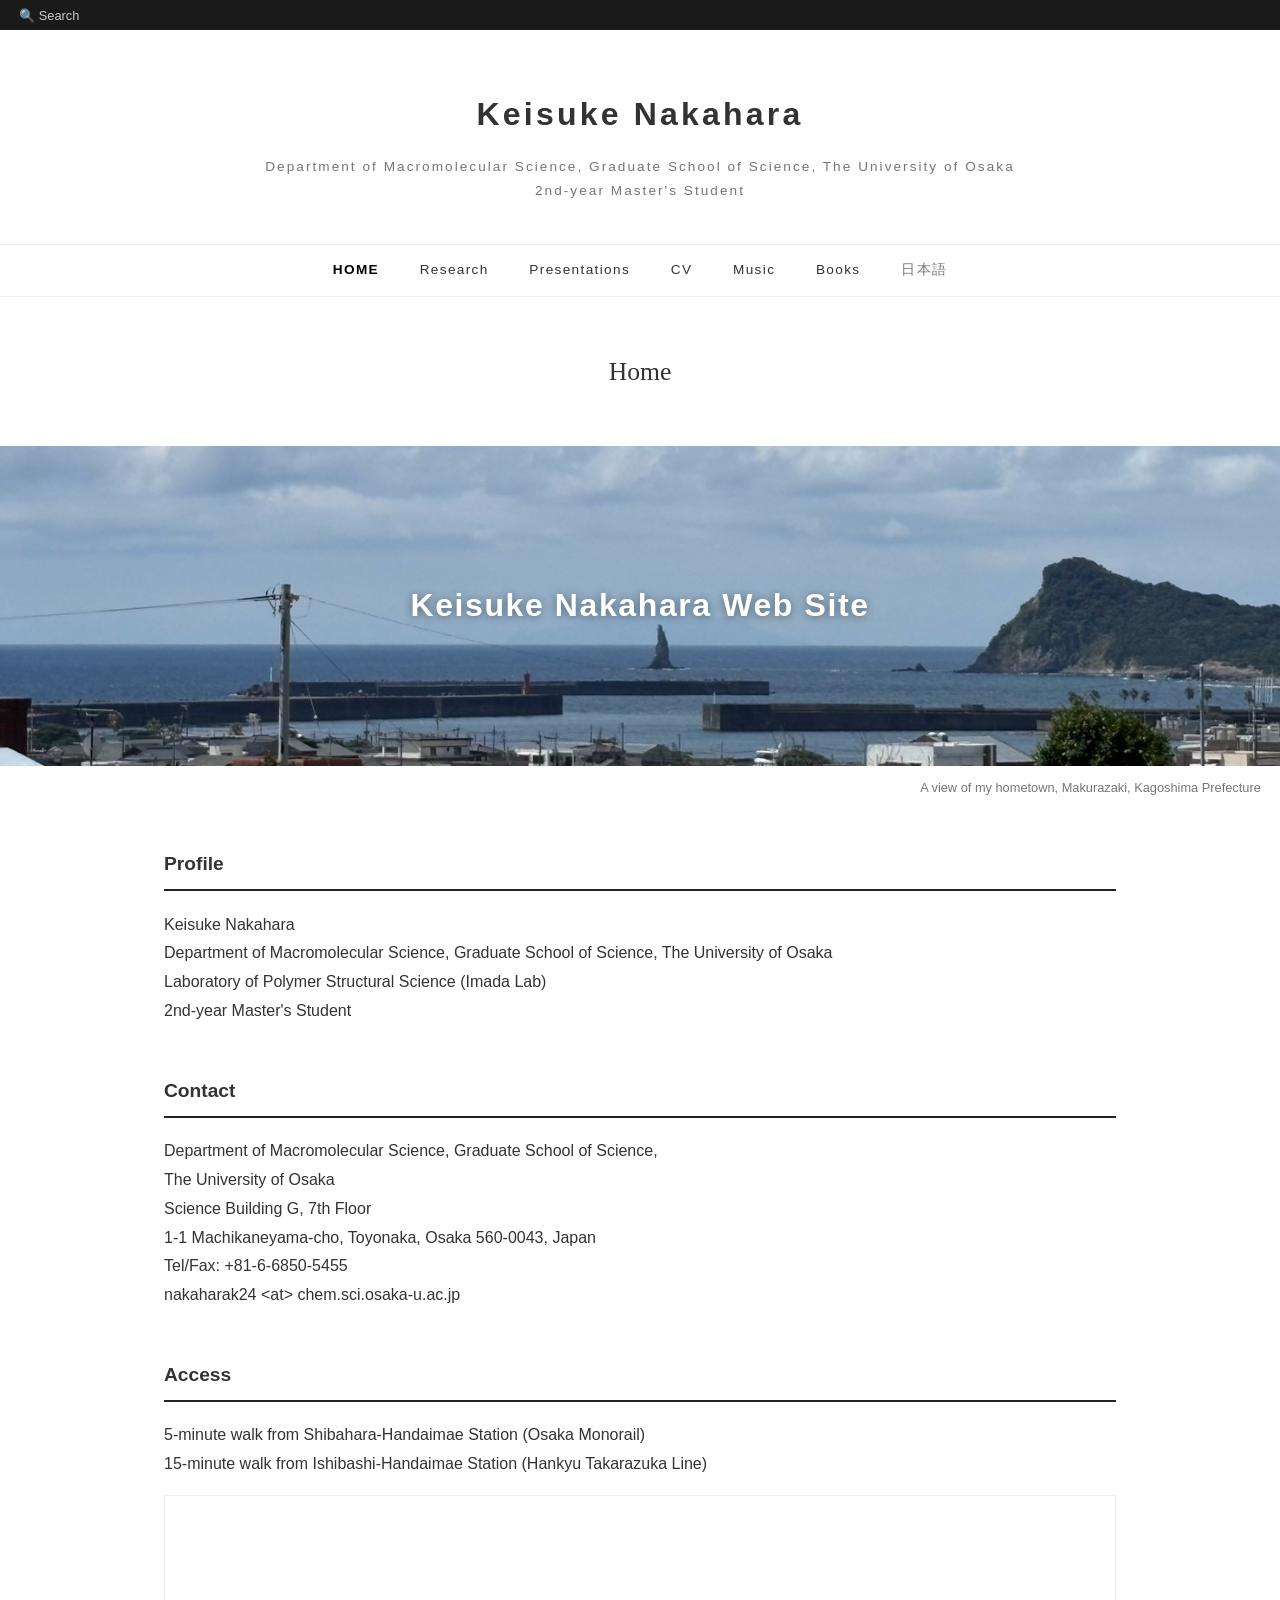
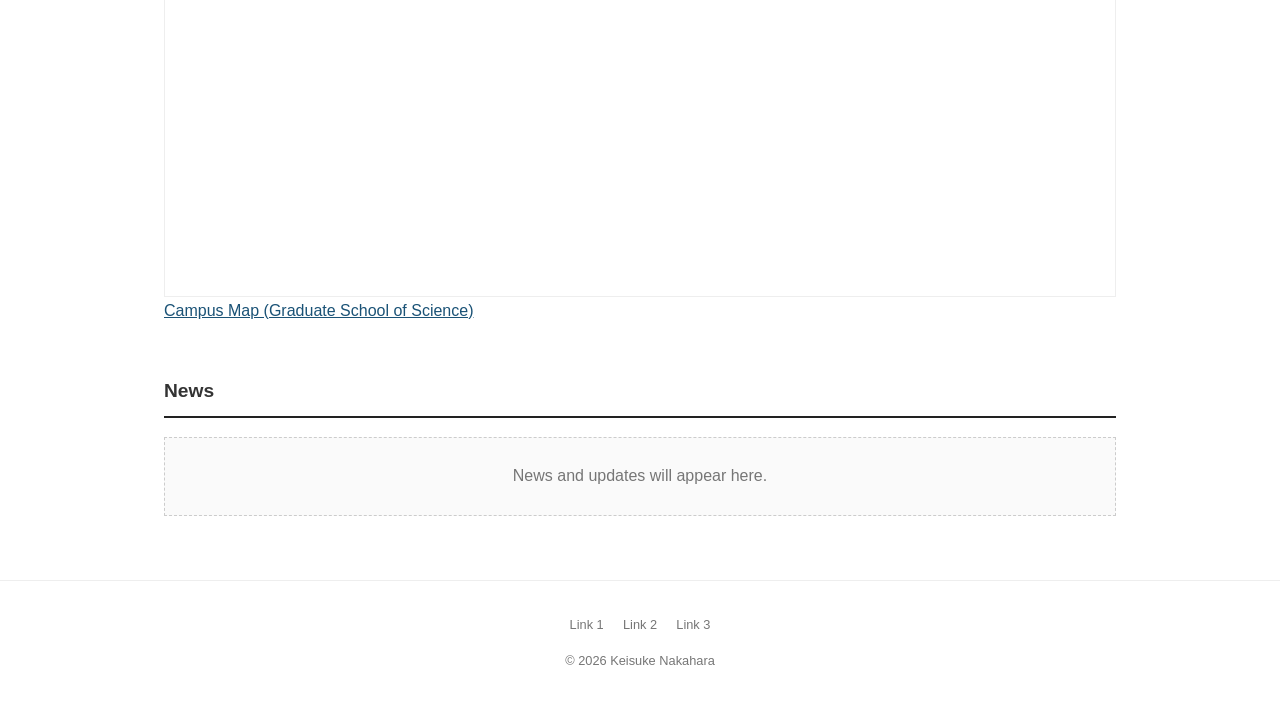
==== en/index.html @ 22c32f05 "個人ホームページ初版 Co-Authored-By: Claude Fable 5 <noreply@anthropic.com>" ====
<!DOCTYPE html>
<html lang="en">
<head>
  <meta charset="UTF-8">
  <meta name="viewport" content="width=device-width, initial-scale=1.0">
  <title>Home – Keisuke Nakahara</title>
  <link rel="stylesheet" href="../style.css">
  <script src="../search.js" defer></script>
</head>
<body>

  <div class="topbar">🔍 Search</div>

  <header class="site-header">
    <h1 class="site-title"><a href="index.html">Keisuke Nakahara</a></h1>
    <p class="site-subtitle">Department of Macromolecular Science, Graduate School of Science, The University of Osaka<br>2nd-year Master's Student</p>
  </header>

  <nav class="global-nav">
    <ul>
      <li class="current"><a href="index.html">HOME</a></li>
      <li><a href="research.html">Research</a></li>
      <li><a href="presentations.html">Presentations</a></li>
      <li><a href="cv.html">CV</a></li>
      <li><a href="music.html">Music</a></li>
      <li><a href="books.html">Books</a></li>
      <li class="lang-switch"><a href="../index.html">日本語</a></li>
    </ul>
  </nav>

  <h2 class="page-title">Home</h2>

  <div class="hero">
    <p class="hero-text">Keisuke Nakahara Web Site</p>
  </div>
  <p class="hero-caption">A view of my hometown, Makurazaki, Kagoshima Prefecture</p>

  <main class="content">
    <section>
      <h2>Profile</h2>
      <p>Keisuke Nakahara</p>
      <p>Department of Macromolecular Science, Graduate School of Science, The University of Osaka<br>
      Laboratory of Polymer Structural Science (Imada Lab)<br>
      2nd-year Master's Student</p>
    </section>

    <section>
      <h2>Contact</h2>
      <p>Department of Macromolecular Science, Graduate School of Science,<br>
      The University of Osaka<br>
      Science Building G, 7th Floor<br>
      1-1 Machikaneyama-cho, Toyonaka, Osaka 560-0043, Japan<br>
      Tel/Fax: +81-6-6850-5455</p>
      <p>nakaharak24 &lt;at&gt; chem.sci.osaka-u.ac.jp</p>
    </section>

    <section>
      <h2>Access</h2>
      <p>5-minute walk from Shibahara-Handaimae Station (Osaka Monorail)<br>
      15-minute walk from Ishibashi-Handaimae Station (Hankyu Takarazuka Line)</p>
      <div class="map-embed">
        <iframe
          src="https://www.google.com/maps?q=%E5%A4%A7%E9%98%AA%E5%A4%A7%E5%AD%A6%E5%A4%A7%E5%AD%A6%E9%99%A2%E7%90%86%E5%AD%A6%E7%A0%94%E7%A9%B6%E7%A7%91&output=embed&z=16&hl=en"
          width="100%" height="400" style="border:0" loading="lazy"
          referrerpolicy="no-referrer-when-downgrade"
          title="Map of the Graduate School of Science, The University of Osaka"></iframe>
      </div>
      <p><a href="http://www.sci.osaka-u.ac.jp/en/access/campusmap/" target="_blank" rel="noopener" class="text-link">Campus Map (Graduate School of Science)</a></p>
    </section>

    <section>
      <h2>News</h2>
      <div class="placeholder">News and updates will appear here.</div>
    </section>
  </main>

  <footer class="site-footer">
    <ul class="footer-links">
      <li><a href="#">Link 1</a></li>
      <li><a href="#">Link 2</a></li>
      <li><a href="#">Link 3</a></li>
    </ul>
    <p>&copy; 2026 Keisuke Nakahara</p>
  </footer>

</body>
</html>
---- style.css ----
/* ============================================
   個人ホームページ 共通スタイル
   参考: https://noneq.c.u-tokyo.ac.jp/s_index/
   ============================================ */

:root {
  --color-text: #333;
  --color-text-light: #767676;
  --color-accent: #222;
  --color-border: #eee;
  --color-topbar: #1a1a1a;
  --max-width: 1000px;
}

* {
  margin: 0;
  padding: 0;
  box-sizing: border-box;
}

body {
  font-family: "Helvetica Neue", Arial, "Hiragino Kaku Gothic ProN",
    "Hiragino Sans", Meiryo, sans-serif;
  color: var(--color-text);
  line-height: 1.8;
  background: #fff;
}

a {
  color: inherit;
  text-decoration: none;
}

/* ---------- 最上部の検索バー ---------- */
.topbar {
  position: relative;
  background: var(--color-topbar);
  color: #ccc;
  font-size: 0.8rem;
  padding: 0.35em 1.5em;
  display: flex;
  align-items: center;
  gap: 1em;
}

.search-toggle {
  background: none;
  border: none;
  color: #ccc;
  font-size: inherit;
  font-family: inherit;
  cursor: pointer;
  padding: 0.25em 0;
}

.search-toggle:hover {
  color: #fff;
}

.search-form input {
  background: #333;
  border: 1px solid #555;
  border-radius: 3px;
  color: #eee;
  font-size: inherit;
  padding: 0.3em 0.8em;
  width: 220px;
}

.search-form input:focus {
  outline: none;
  border-color: #999;
}

.search-results {
  position: absolute;
  top: 100%;
  left: 1.5em;
  z-index: 10;
  list-style: none;
  background: #fff;
  color: var(--color-text);
  border: 1px solid var(--color-border);
  box-shadow: 0 4px 12px rgba(0, 0, 0, 0.15);
  max-width: 500px;
  width: calc(100% - 3em);
}

.search-results li + li {
  border-top: 1px solid var(--color-border);
}

.search-results a {
  display: block;
  padding: 0.8em 1em;
  line-height: 1.5;
}

.search-results a:hover {
  background: #f5f5f5;
}

.search-results .search-note {
  padding: 0.8em 1em;
  color: var(--color-text-light);
}

mark {
  background: #ffe9a8;
  padding: 0 0.15em;
}

[hidden] {
  display: none !important;
}

/* ---------- ヘッダー(サイトタイトル) ---------- */
.site-header {
  text-align: center;
  padding: 3.5em 1em 2.5em;
}

.site-title {
  font-size: 2rem;
  font-weight: 700;
  letter-spacing: 0.1em;
}

.site-subtitle {
  margin-top: 0.8em;
  font-size: 0.85rem;
  color: var(--color-text-light);
  letter-spacing: 0.15em;
}

/* ---------- ナビゲーション ---------- */
.global-nav {
  border-top: 1px solid var(--color-border);
  border-bottom: 1px solid var(--color-border);
}

.global-nav ul {
  list-style: none;
  display: flex;
  flex-wrap: wrap;
  justify-content: center;
  gap: 0.5em;
}

.global-nav a {
  display: block;
  padding: 1em 1.2em;
  font-size: 0.85rem;
  letter-spacing: 0.1em;
}

.global-nav a:hover,
.global-nav .current a {
  color: #000;
  font-weight: 700;
}

.global-nav .lang-switch a {
  color: var(--color-text-light);
}

/* ---------- ページタイトル ---------- */
.page-title {
  text-align: center;
  font-family: Georgia, "Times New Roman", serif;
  font-size: 1.6rem;
  font-weight: 400;
  padding: 2em 1em;
}

/* ---------- ヒーロー画像エリア ---------- */
.hero {
  position: relative;
  height: 320px;
  background: linear-gradient(135deg, #4a6741 0%, #7a9a6d 50%, #b8860b 100%);
  background: url("images/hero.jpg") center 80% / cover no-repeat,
    linear-gradient(135deg, #4a6741 0%, #7a9a6d 50%, #b8860b 100%);
  display: flex;
  align-items: center;
  justify-content: center;
}

.hero-text {
  color: #fff;
  font-size: 2rem;
  font-weight: 700;
  letter-spacing: 0.05em;
  text-shadow: 0 1px 8px rgba(0, 0, 0, 0.4);
}

.hero-caption {
  text-align: right;
  padding-right: 1.5em;
  font-size: 0.8rem;
  color: var(--color-text-light);
  margin-top: 0.8em;
}

/* ---------- メインコンテンツ ---------- */
.content {
  max-width: var(--max-width);
  margin: 0 auto;
  padding: 3em 1.5em 4em;
}

.content section + section {
  margin-top: 3em;
}

.content h2 {
  font-size: 1.2rem;
  border-bottom: 2px solid var(--color-accent);
  padding-bottom: 0.4em;
  margin-bottom: 1em;
}

.content ul {
  padding-left: 1.5em;
}

.text-link {
  color: #1a5276;
  text-decoration: underline;
}

.text-link:hover {
  color: #2e86c1;
}

.map-embed {
  margin-top: 1em;
  border: 1px solid var(--color-border);
}

.map-embed iframe {
  display: block;
}

/* 好きな曲リスト(曲名+コメント) */
.song-list {
  list-style: none;
  padding-left: 0 !important;
}

.song-list li + li {
  margin-top: 1.5em;
  border-top: 1px solid var(--color-border);
  padding-top: 1.5em;
}

.song-title {
  font-weight: 700;
}

.song-comment {
  margin-top: 0.3em;
  padding-left: 1em;
  border-left: 3px solid var(--color-border);
  color: var(--color-text-light);
  font-size: 0.9rem;
}

.placeholder {
  color: var(--color-text-light);
  background: #fafafa;
  border: 1px dashed #ccc;
  padding: 1.5em;
  text-align: center;
}

/* ---------- フッター ---------- */
.site-footer {
  border-top: 1px solid var(--color-border);
  text-align: center;
  padding: 2.5em 1em;
  font-size: 0.8rem;
  color: var(--color-text-light);
}

.footer-links {
  list-style: none;
  display: flex;
  flex-wrap: wrap;
  justify-content: center;
  gap: 1.5em;
  margin-bottom: 1em;
}

.footer-links a:hover {
  text-decoration: underline;
}

/* ---------- レスポンシブ ---------- */
@media (max-width: 600px) {
  .site-title {
    font-size: 1.5rem;
  }
  .hero {
    height: 200px;
  }
  .hero-text {
    font-size: 1.3rem;
  }
}
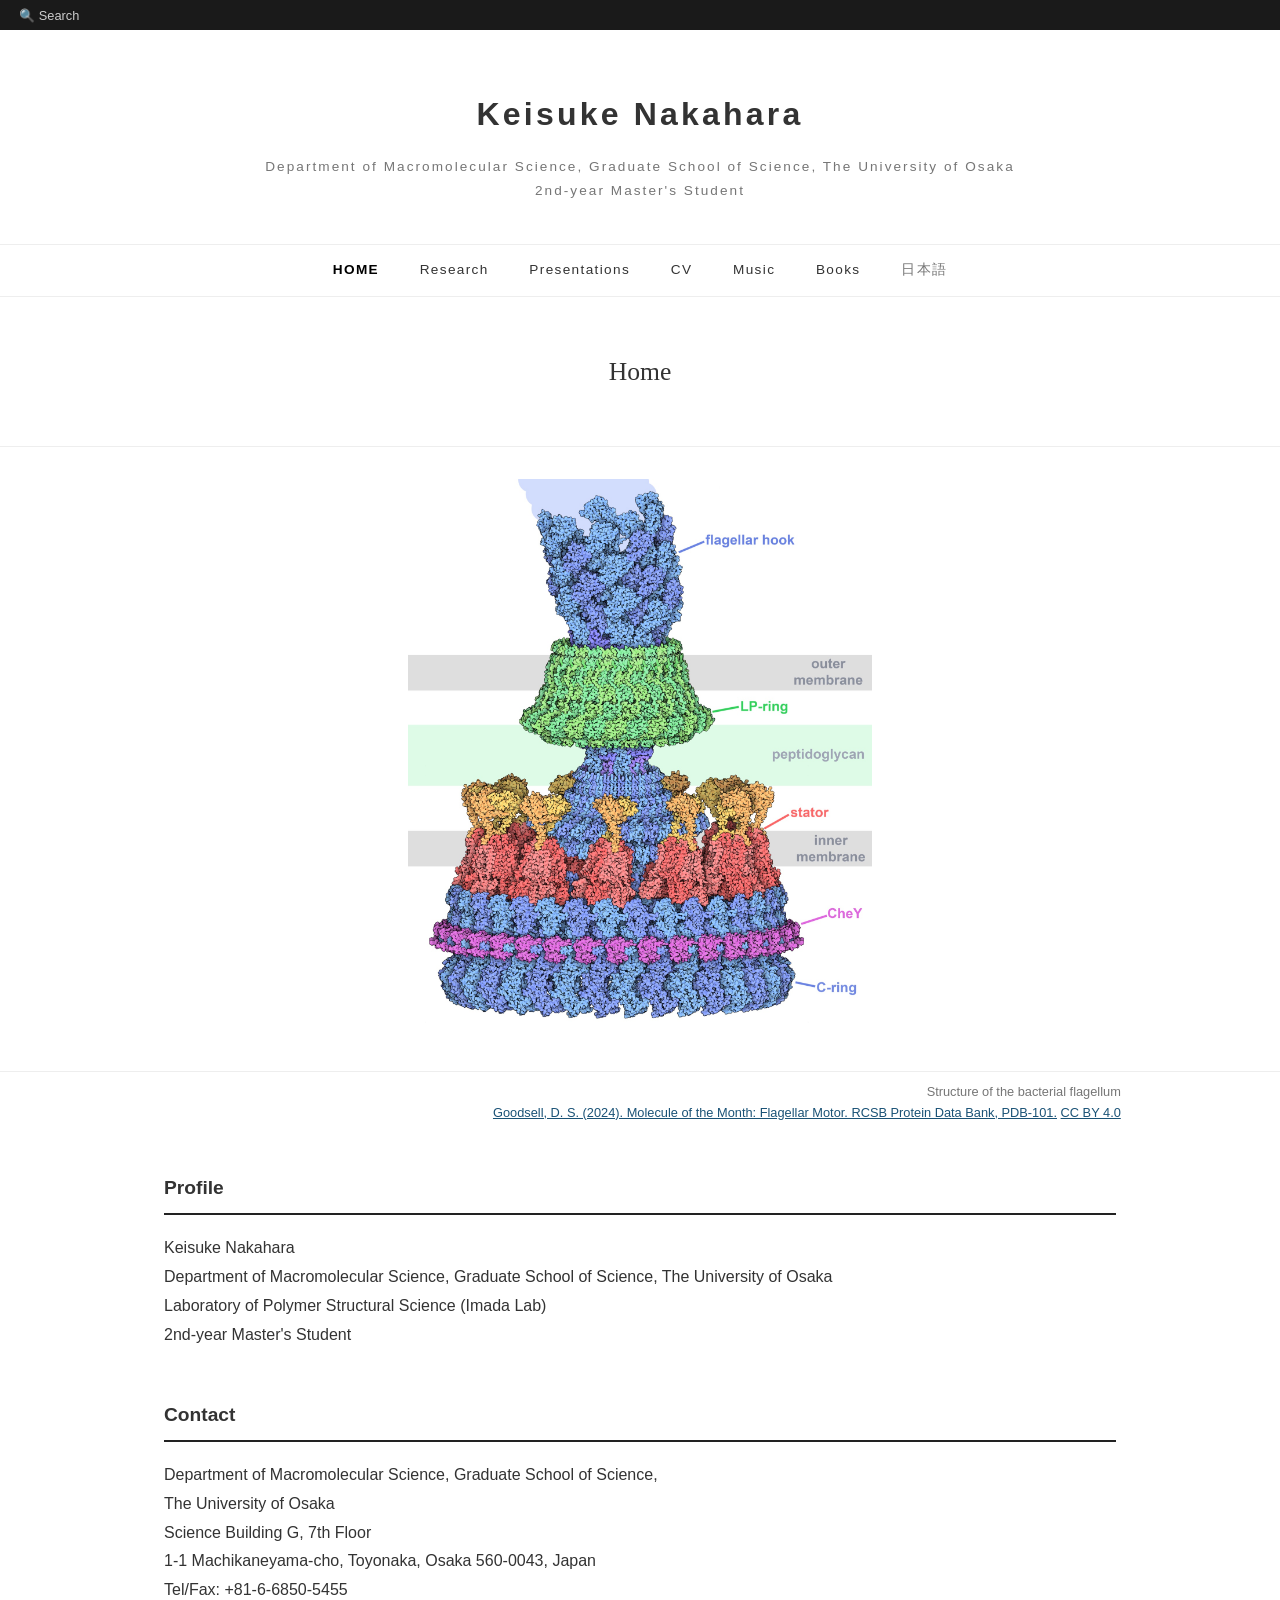
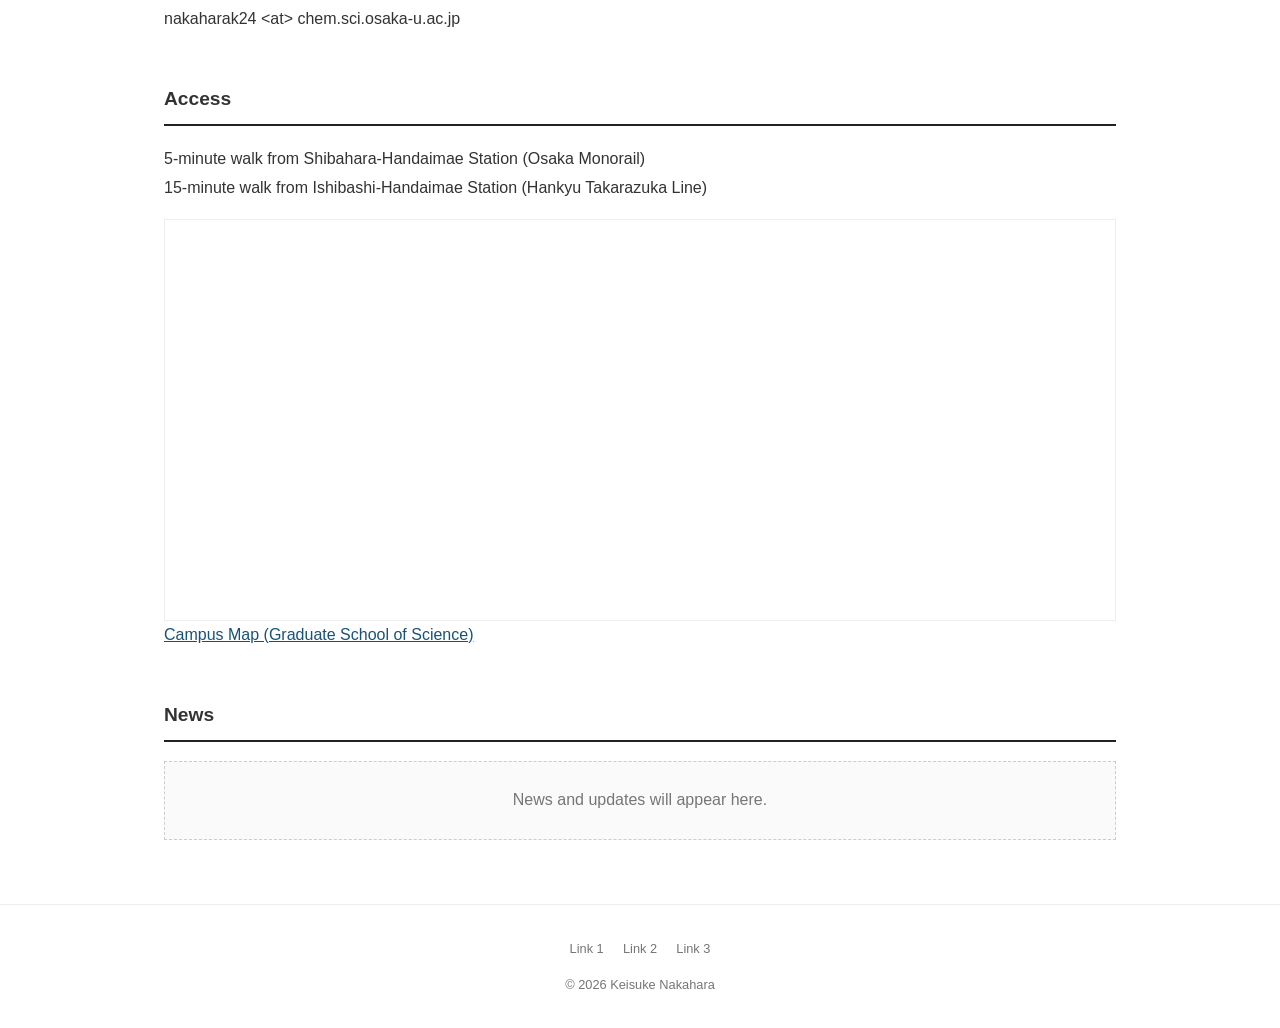
==== commit ef4fde72: "トップ画像を細菌べん毛モーターの構造図に差し替え - 画像を Goodsell (2024) PDB-101 の鞭毛モーター図に変更(CC BY 4.0、出典・ライセンスへのリンクを明記) - ラベル" ====
--- a/en/index.html
+++ b/en/index.html
@@ -31,9 +31,11 @@
   <h2 class="page-title">Home</h2>
 
   <div class="hero">
-    <p class="hero-text">Keisuke Nakahara Web Site</p>
+    <img src="../images/flagellum.jpg" alt="Structure of the bacterial flagellar motor">
   </div>
-  <p class="hero-caption">A view of my hometown, Makurazaki, Kagoshima Prefecture</p>
+  <p class="hero-caption">Structure of the bacterial flagellum<br>
+  <a href="https://pdb101.rcsb.org/motm/300" target="_blank" rel="noopener" class="text-link">Goodsell, D. S. (2024). Molecule of the Month: Flagellar Motor. RCSB Protein Data Bank, PDB-101.</a>
+  <a href="https://creativecommons.org/licenses/by/4.0/" target="_blank" rel="noopener" class="text-link">CC BY 4.0</a></p>
 
   <main class="content">
     <section>
--- a/style.css
+++ b/style.css
@@ -173,32 +173,30 @@
   padding: 2em 1em;
 }
 
-/* ---------- ヒーロー画像エリア ---------- */
+/* ---------- ヒーロー図版エリア ---------- */
 .hero {
-  position: relative;
-  height: 320px;
-  background: linear-gradient(135deg, #4a6741 0%, #7a9a6d 50%, #b8860b 100%);
-  background: url("images/hero.jpg") center 80% / cover no-repeat,
-    linear-gradient(135deg, #4a6741 0%, #7a9a6d 50%, #b8860b 100%);
+  background: #fff;
+  border-top: 1px solid var(--color-border);
+  border-bottom: 1px solid var(--color-border);
+  padding: 2em 1.5em;
   display: flex;
-  align-items: center;
   justify-content: center;
 }
 
-.hero-text {
-  color: #fff;
-  font-size: 2rem;
-  font-weight: 700;
-  letter-spacing: 0.05em;
-  text-shadow: 0 1px 8px rgba(0, 0, 0, 0.4);
+/* ラベル付きの図なので切り抜かず全体を表示する */
+.hero img {
+  max-height: 560px;
+  width: auto;
 }
 
 .hero-caption {
+  max-width: var(--max-width);
+  margin: 0.8em auto 0;
+  padding: 0 1.5em;
   text-align: right;
-  padding-right: 1.5em;
   font-size: 0.8rem;
-  color: var(--color-text-light);
-  margin-top: 0.8em;
+  line-height: 1.6;
+  color: var(--color-text-light);
 }
 
 /* ---------- メインコンテンツ ---------- */
@@ -300,10 +298,7 @@
   .site-title {
     font-size: 1.5rem;
   }
-  .hero {
-    height: 200px;
+  .hero img {
+    max-height: 380px;
   }
-  .hero-text {
-    font-size: 1.3rem;
-  }
-}
+}
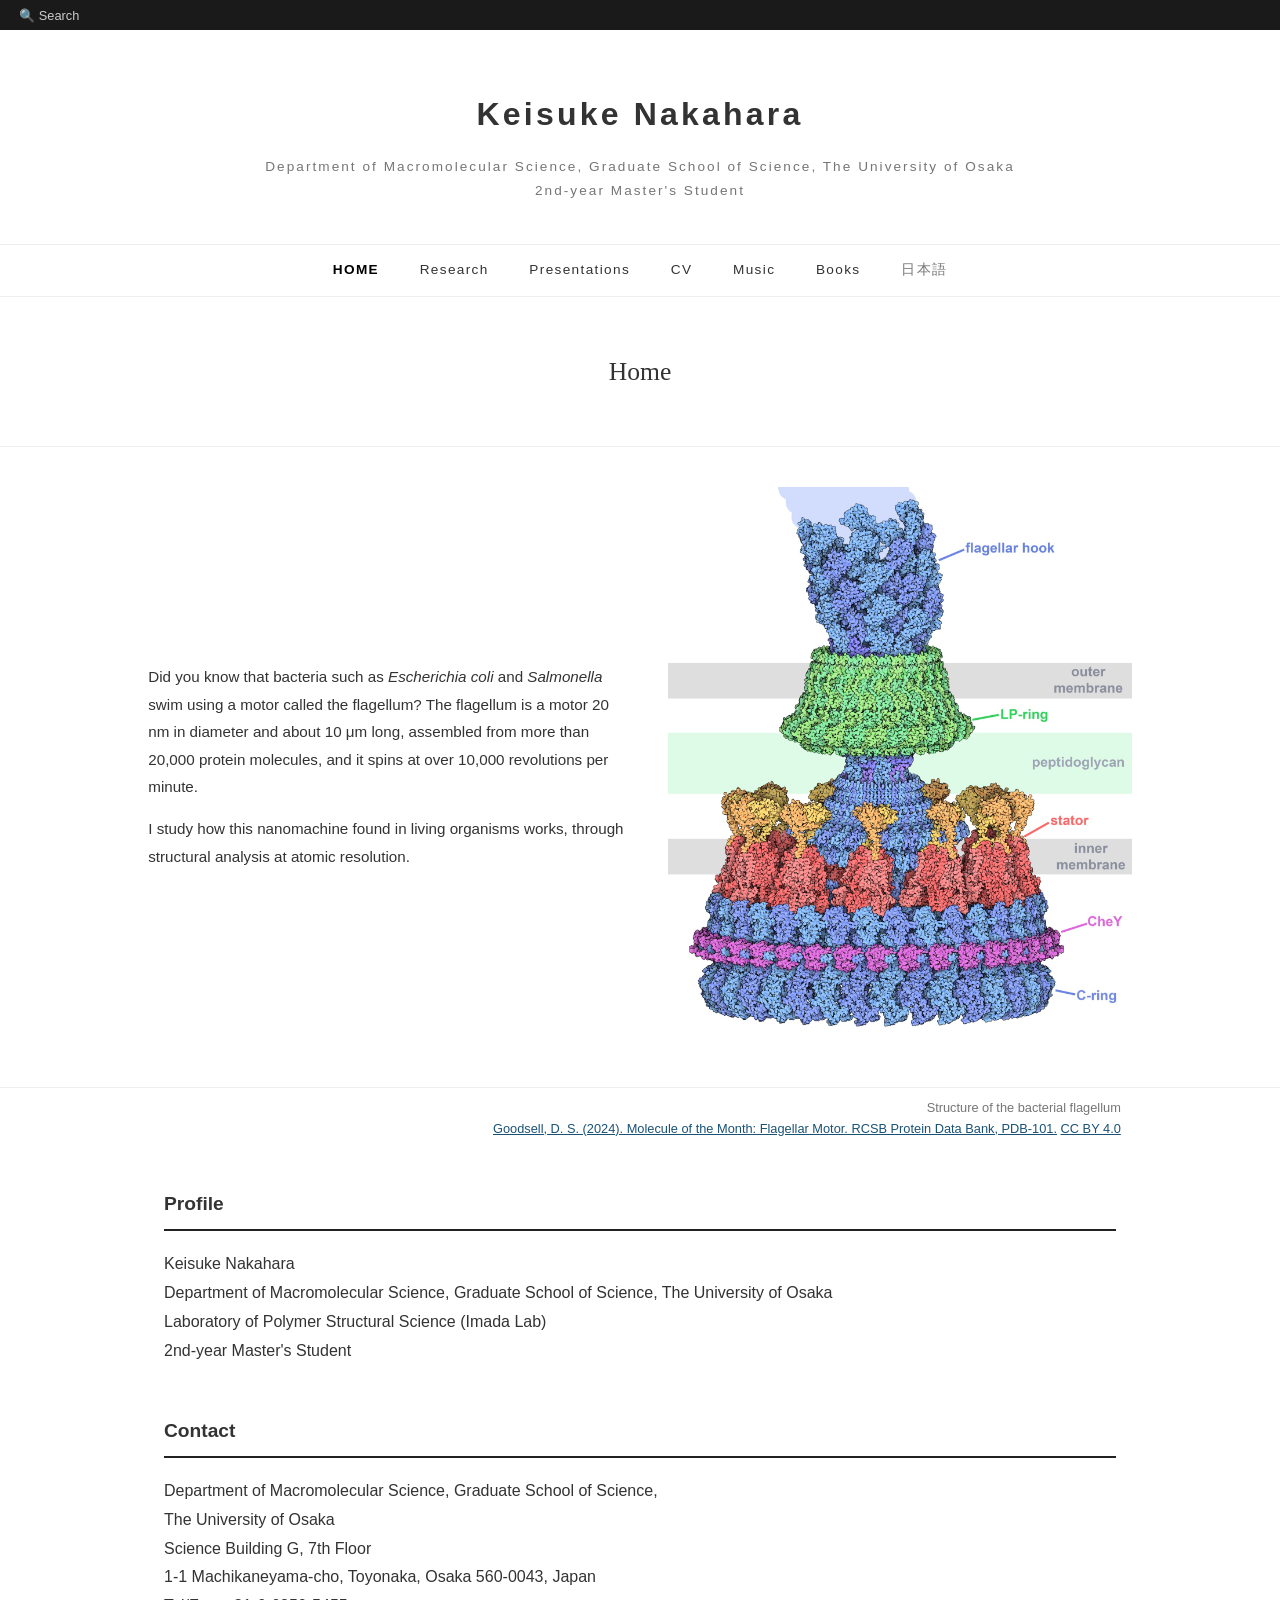
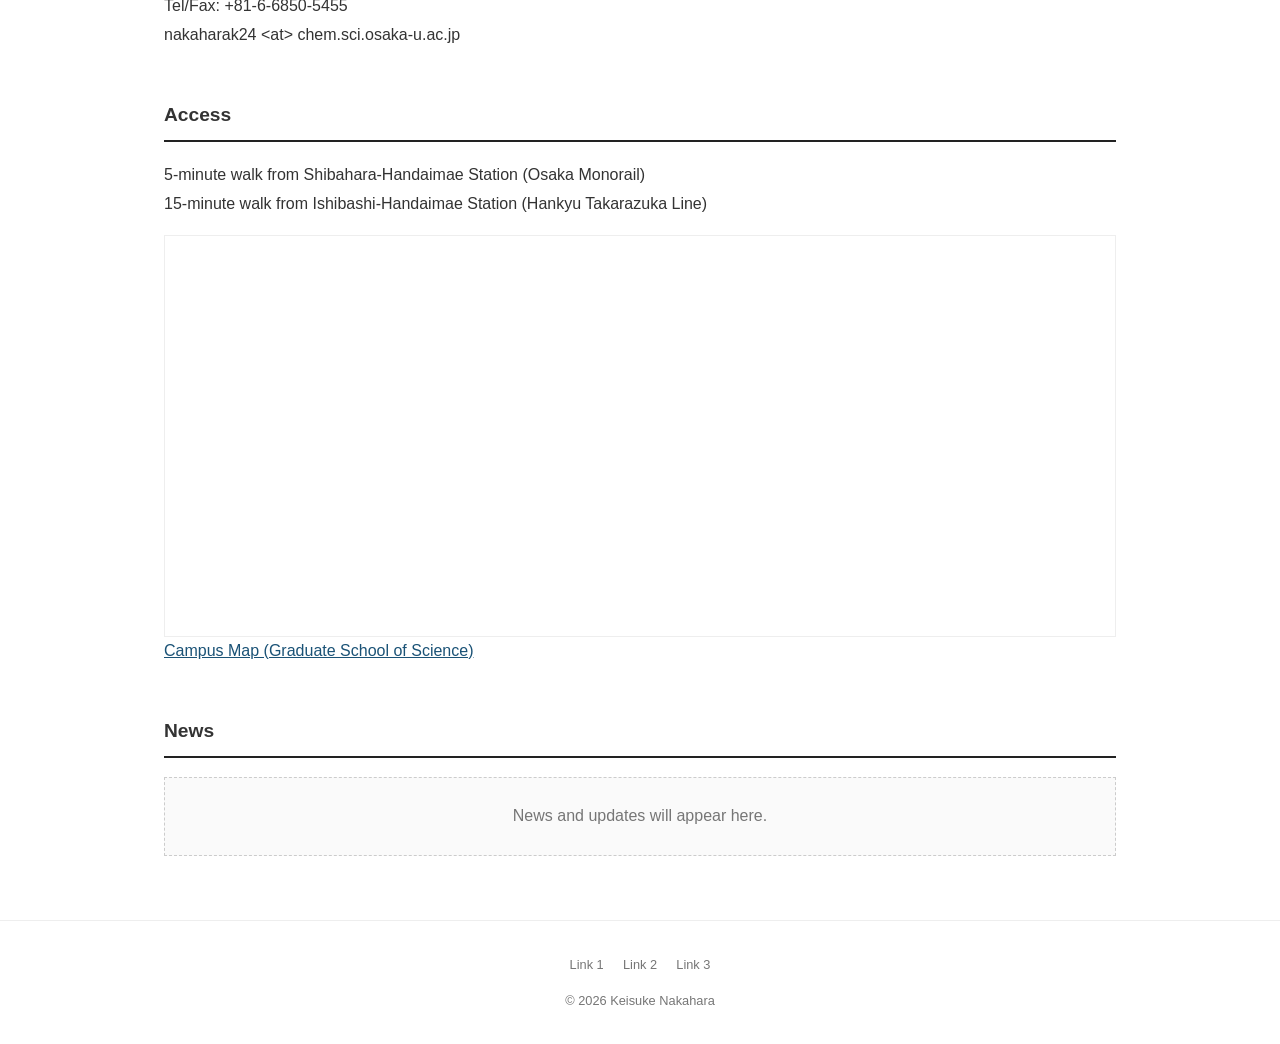
==== commit 513bd418: "トップに研究紹介文を追加し、図の左に配置 - べん毛モーターの紹介文と研究内容を hero に追加(日英) - 図とテキストの2カラムレイアウト(狭い画面では縦積み)  Co-Authored-By:" ====
--- a/en/index.html
+++ b/en/index.html
@@ -31,6 +31,10 @@
   <h2 class="page-title">Home</h2>
 
   <div class="hero">
+    <div class="hero-lead">
+      <p>Did you know that bacteria such as <i>Escherichia coli</i> and <i>Salmonella</i> swim using a motor called the flagellum? The flagellum is a motor 20 nm in diameter and about 10 μm long, assembled from more than 20,000 protein molecules, and it spins at over 10,000 revolutions per minute.</p>
+      <p>I study how this nanomachine found in living organisms works, through structural analysis at atomic resolution.</p>
+    </div>
     <img src="../images/flagellum.jpg" alt="Structure of the bacterial flagellar motor">
   </div>
   <p class="hero-caption">Structure of the bacterial flagellum<br>
--- a/style.css
+++ b/style.css
@@ -178,14 +178,31 @@
   background: #fff;
   border-top: 1px solid var(--color-border);
   border-bottom: 1px solid var(--color-border);
-  padding: 2em 1.5em;
+  padding: 2.5em 1.5em;
   display: flex;
+  flex-wrap: wrap;
+  align-items: center;
   justify-content: center;
+  gap: 2.5em;
+}
+
+/* 図の左に置く研究紹介文 */
+.hero-lead {
+  flex: 1 1 320px;
+  max-width: 480px;
+  font-size: 0.95rem;
+}
+
+.hero-lead p + p {
+  margin-top: 1em;
 }
 
 /* ラベル付きの図なので切り抜かず全体を表示する */
 .hero img {
+  flex: 0 1 auto;
+  min-width: 0;
   max-height: 560px;
+  max-width: 100%;
   width: auto;
 }
 
